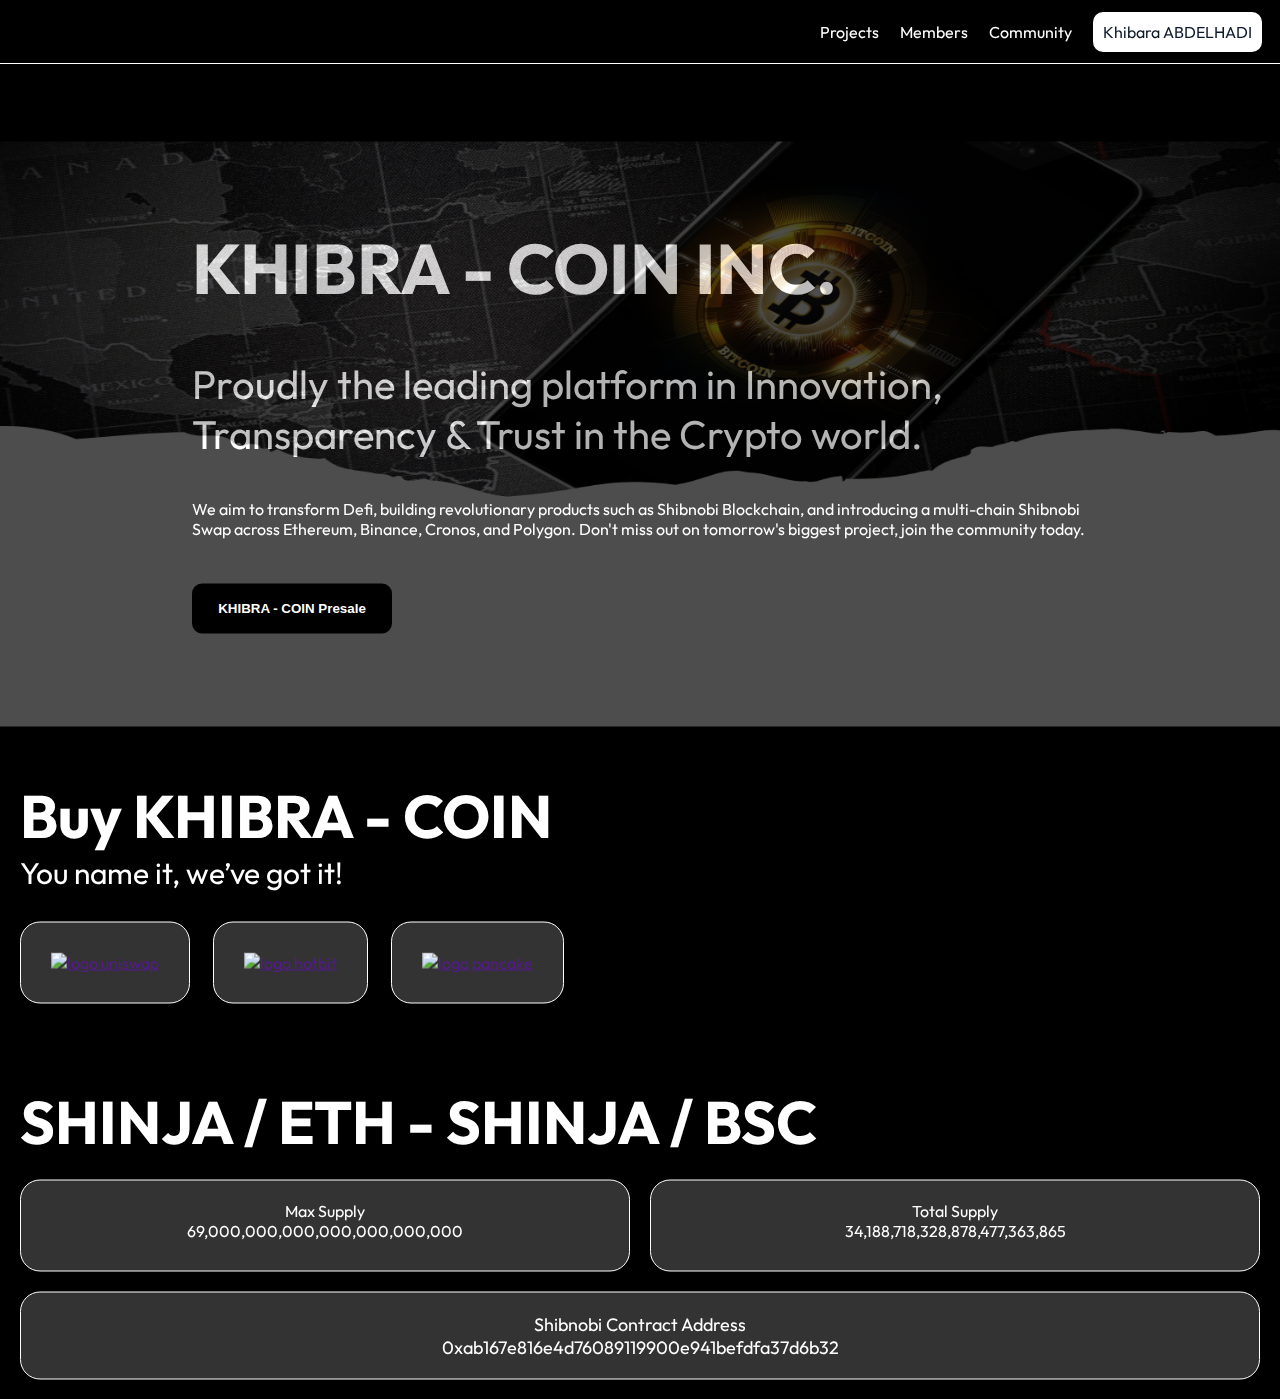
==== index.html @ b1f85a48 "Update index.html" ====
<!DOCTYPE html>
<html lang="en" xmlns="http://www.w3.org/1999/html">
<head>
    <meta charset="UTF-8">
    <title>AbdelCoin - Khibra Coin</title>

    <link rel="stylesheet" type="text/css" href="style.css">
    <link rel="icon" type="image/png" sizes="32x32" href="./images/logo.png">
</head>
<body>
    <nav>
        <ul>
            <li><a href="">Projects</a></li>
            <li><a href="">Members</a></li>
            <li><a href="">Community</a></li>
            <li><a id="khibra" href="https://www.linkedin.com/in/abdelhadi-zouhair-7b94a414a/">Khibara ABDELHADI</a></li>
        </ul>
    </nav>

    <main>
        <div class="content">
            <img src="images/content-bg.png" alt="">
            <h1>KHIBRA - COIN INC.</h1>

            <p>
                Proudly the leading platform in Innovation, Transparency & Trust in the Crypto world.
            </p>
            We aim to transform Defi, building revolutionary products such as Shibnobi Blockchain, and introducing a multi-chain Shibnobi Swap across Ethereum, Binance, Cronos, and Polygon.
            Don't miss out on tomorrow's biggest project, join the community today.

            <br>
            <button>KHIBRA - COIN Presale</button>
        </div>

        <div class="buy"> <br>
            <h1>Buy KHIBRA - COIN</h1>
            <p>You name it, we’ve got it!</p>
            <div class="links">
                <a href=""><img src="images/logo-uniswap.svg" alt="logo uniswap"></a>
                <a href=""><img src="images/logo-hotbit.svg" alt="logo hotbit"></a>
                <a href=""><img src="images/logo-pancakeswap.svg" alt="logo pancake"></a>
            </div>
        </div>

        <div class="stats">
            <h1>SHINJA / ETH - SHINJA / BSC</h1>
            <div>
                <a id="fix">Max Supply <br>
                    69,000,000,000,000,000,000,000</a>
                <a>Total Supply<br>
                    34,188,718,328,878,477,363,865</a>
            </div>

            <button id="addr">Shibnobi Contract Address<br>
                0xab167e816e4d76089119900e941befdfa37d6b32</button>
        </div>
    </main>
</body>
</html>
---- style.css ----
@import url('https://fonts.googleapis.com/css2?family=Outfit:wght@300;400;600;700&display=swap');

body {
    font-family: Outfit, sans-serif;
    background: black;
    margin: 0;
}

nav {
    height: 7vh;
    width: 100%;
    position: fixed;
    display: flex;
    justify-content: right;
    align-items: center;
    box-shadow: 0 5px 5px rgba(0,0,0,0.2), 0 1px 2px rgba(0,0,0,0.2);
    border-bottom: 1px solid white;
}

nav ul li {
    list-style: none;
    display: inline-block;
    margin-right: 2vh;
}

nav ul li a {
    text-decoration: none;
    color: white;
}

#khibra {
    background: hsl(0, 0%, 100%);
    color: hsl(217, 54%, 11%);
    padding: 10px 10px;
    border-radius: 10px;
}

main {
    color: white;
    display: flex;
    flex-direction: column;

    width: 100%;
    height: 65%;

    position: absolute;
    top: 45%;
    left: 50%;
    transform: translate(-50%, -50%);
}

.content img {
    opacity: 0.3;
    position: absolute;
    left: 0;
    top: 5%;
    width: 100%;
    height: 100%;
}

.content {
    position: relative;
    padding: 5% 15% 5% 15%;

}

@media  (max-width: 950px) {
    .content {
        padding: 2%;
    }
    .content h1 {
        margin-top: 10%;
    }
}

.content h1 {
    font-size: 70px;
}

.content p {
    font-size: 40px;
}

@media  (max-width: 675px) {
    .content {
        padding: 2%;
    }

    .content h1 {
        margin-top: 20%;
        font-size: 50px;
    }

    .content p {
        font-size: 35px;
    }
}
.content button {
    position: relative;
    margin-top: 5%;
    background: black;
    border: none;
    height: 50px;
    width: 200px;
    font-weight: 600;
    color: white;
    border-radius: 10px;
    text-align: center;
}

.content button:hover {
    cursor: pointer;
}

.buy , .stats {
    padding: 20px;
}

.buy h1 {
    font-size: 60px;
    margin-bottom: 0;
}

.buy p {
    font-size: 30px;
    margin-top: 0;
}

.buy img {
    background: rgba(128, 128, 128, 0.4);
    padding: 30px;
    margin-right: 20px;
    border-radius: 20px;
    border: 1px solid white;
    width: 200px;
    height: 50px;
}

.stats h1 {
    font-size: 60px;
    margin-bottom: 0;
}

.stats div {
    display: flex;
    margin-top: 20px;
    list-style: none;
    text-align: center;
}

.stats div a {
    background: rgba(128, 128, 128, 0.4);
    padding: 20px 30px;
    border-radius: 20px;
    border: 1px solid white;
    height: 50px;
    width: 100%;
}

#fix {
    margin-right: 20px;
}


#addr {
    margin-top: 20px;
    background: rgba(128, 128, 128, 0.4);
    font-family: Outfit, sans-serif;
    font-size: 18px;
    color: white;
    border: 1px solid white;
    border-radius: 20px;
    padding: 20px;
    width: 100%;
}

#addr:hover {
    cursor: pointer;
}
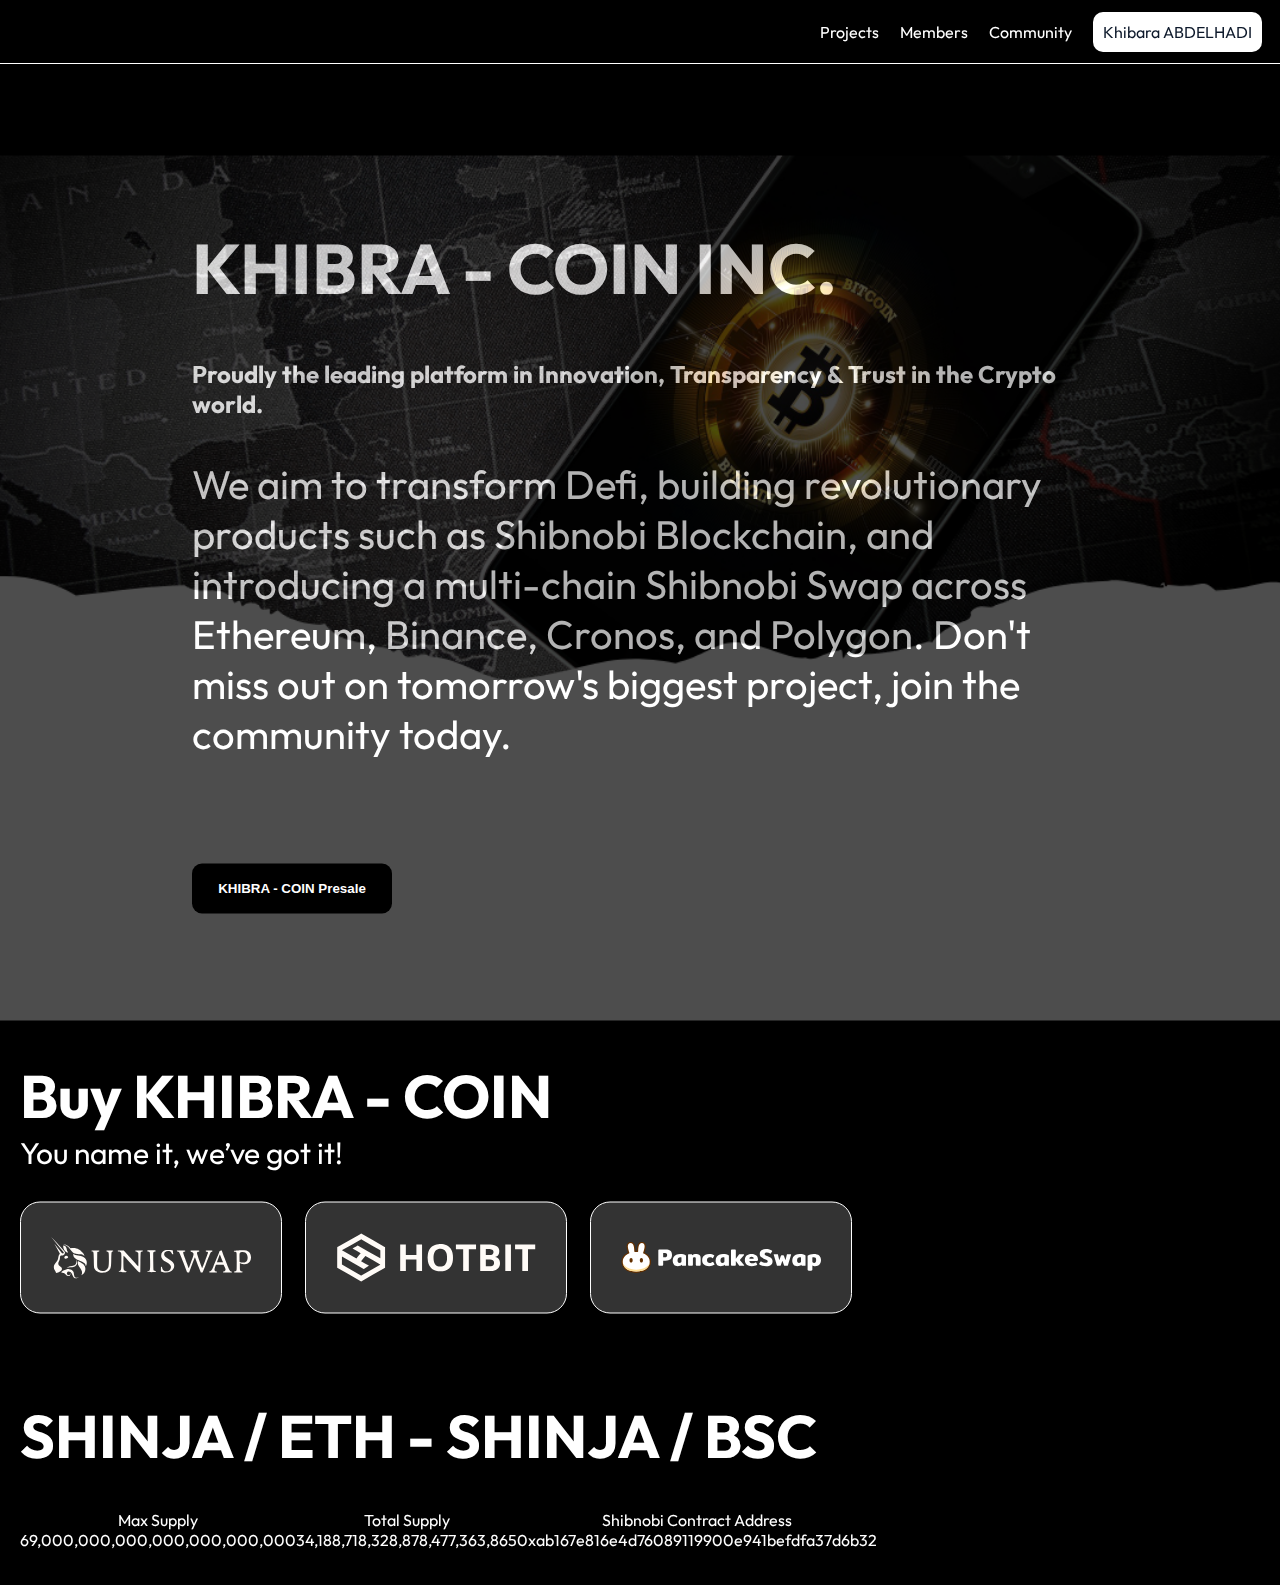
==== commit 6ce8c5a3: "Update index.html" ====
--- a/index.html
+++ b/index.html
@@ -5,7 +5,7 @@
     <title>AbdelCoin - Khibra Coin</title>
 
     <link rel="stylesheet" type="text/css" href="style.css">
-    <link rel="icon" type="image/png" sizes="32x32" href="./images/logo.png">
+    <link rel="icon" type="image/png" sizes="32x32" href="./images/newlogo.svg">
 </head>
 <body>
     <nav>
@@ -22,11 +22,13 @@
             <img src="images/content-bg.png" alt="">
             <h1>KHIBRA - COIN INC.</h1>
 
+            <h2>
+                Proudly the leading platform in Innovation, Transparency & Trust in the Crypto world.
+            </h2>
             <p>
-                Proudly the leading platform in Innovation, Transparency & Trust in the Crypto world.
-            </p>
             We aim to transform Defi, building revolutionary products such as Shibnobi Blockchain, and introducing a multi-chain Shibnobi Swap across Ethereum, Binance, Cronos, and Polygon.
             Don't miss out on tomorrow's biggest project, join the community today.
+            </p>
 
             <br>
             <button>KHIBRA - COIN Presale</button>
@@ -45,14 +47,13 @@
         <div class="stats">
             <h1>SHINJA / ETH - SHINJA / BSC</h1>
             <div>
-                <a id="fix">Max Supply <br>
-                    69,000,000,000,000,000,000,000</a>
-                <a>Total Supply<br>
-                    34,188,718,328,878,477,363,865</a>
+                <p class="fix">Max Supply <br>
+                    69,000,000,000,000,000,000,000</p>
+                <p class="fix">Total Supply <br>
+                    34,188,718,328,878,477,363,865</p>
+                <p class="addr">Shibnobi Contract Address <br>
+                    0xab167e816e4d76089119900e941befdfa37d6b32</p>
             </div>
-
-            <button id="addr">Shibnobi Contract Address<br>
-                0xab167e816e4d76089119900e941befdfa37d6b32</button>
         </div>
     </main>
 </body>
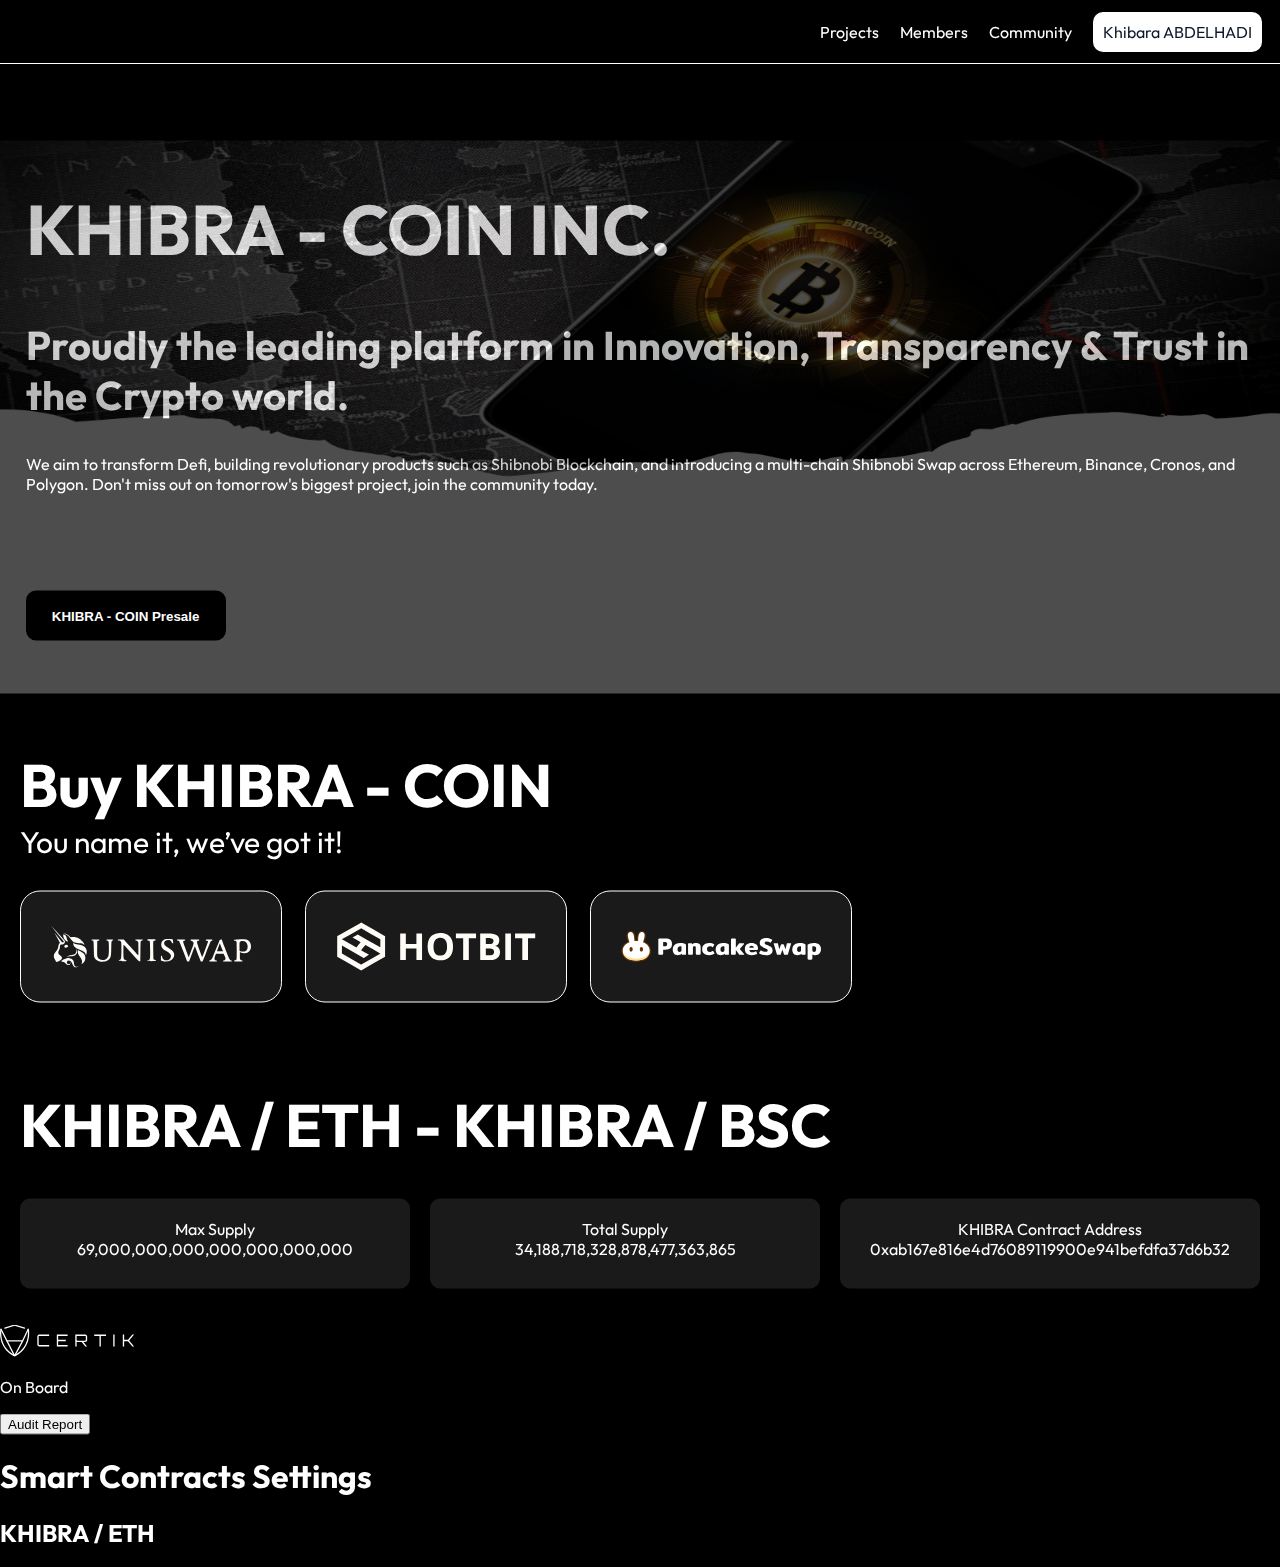
==== commit 2edbe61f: "Update index.html" ====
--- a/index.html
+++ b/index.html
@@ -26,8 +26,8 @@
                 Proudly the leading platform in Innovation, Transparency & Trust in the Crypto world.
             </h2>
             <p>
-            We aim to transform Defi, building revolutionary products such as Shibnobi Blockchain, and introducing a multi-chain Shibnobi Swap across Ethereum, Binance, Cronos, and Polygon.
-            Don't miss out on tomorrow's biggest project, join the community today.
+                We aim to transform Defi, building revolutionary products such as Shibnobi Blockchain, and introducing a multi-chain Shibnobi Swap across Ethereum, Binance, Cronos, and Polygon.
+                Don't miss out on tomorrow's biggest project, join the community today.
             </p>
 
             <br>
@@ -45,15 +45,33 @@
         </div>
 
         <div class="stats">
-            <h1>SHINJA / ETH - SHINJA / BSC</h1>
+            <h1>KHIBRA / ETH - KHIBRA / BSC</h1>
             <div>
                 <p class="fix">Max Supply <br>
                     69,000,000,000,000,000,000,000</p>
                 <p class="fix">Total Supply <br>
                     34,188,718,328,878,477,363,865</p>
-                <p class="addr">Shibnobi Contract Address <br>
+                <p class="addr">KHIBRA Contract Address <br>
                     0xab167e816e4d76089119900e941befdfa37d6b32</p>
             </div>
+        </div>
+        
+        <div class="audit">
+            <div>
+                <img src="images/certik-logo.svg" alt="">
+                <p>On Board</p>
+                <button>Audit Report</button>
+            </div>
+        </div>
+
+        <div class="contract">
+            <h1>Smart Contracts Settings</h1>
+            <h2>KHIBRA / ETH</h2>
+
+            <div>
+
+            </div>
+
         </div>
     </main>
 </body>
--- a/style.css
+++ b/style.css
@@ -13,7 +13,6 @@
     display: flex;
     justify-content: right;
     align-items: center;
-    box-shadow: 0 5px 5px rgba(0,0,0,0.2), 0 1px 2px rgba(0,0,0,0.2);
     border-bottom: 1px solid white;
 }
 
@@ -60,8 +59,14 @@
 
 .content {
     position: relative;
-    padding: 5% 15% 5% 15%;
+    padding: 2%;
+}
 
+@media  (min-width: 1450px) {
+    .content h1, .content h2 , .content p , .content button{
+        margin-left: 20%;
+        margin-right: 20%;
+    }
 }
 
 @media  (max-width: 950px) {
@@ -77,7 +82,7 @@
     font-size: 70px;
 }
 
-.content p {
+.content h2 {
     font-size: 40px;
 }
 
@@ -91,7 +96,7 @@
         font-size: 50px;
     }
 
-    .content p {
+    .content h2 {
         font-size: 35px;
     }
 }
@@ -116,6 +121,13 @@
     padding: 20px;
 }
 
+@media  (min-width: 1450px) {
+    .buy, .stats {
+        margin-left: 20%;
+        margin-right: 20%;
+    }
+}
+
 .buy h1 {
     font-size: 60px;
     margin-bottom: 0;
@@ -127,7 +139,7 @@
 }
 
 .buy img {
-    background: rgba(128, 128, 128, 0.4);
+    background: rgba(128, 128, 128, 0.2);
     padding: 30px;
     margin-right: 20px;
     border-radius: 20px;
@@ -144,36 +156,24 @@
 .stats div {
     display: flex;
     margin-top: 20px;
-    list-style: none;
     text-align: center;
 }
 
-.stats div a {
-    background: rgba(128, 128, 128, 0.4);
+@media (max-width: 1100px) {
+    .stats div {
+        flex-direction: column;
+        width: 90%;
+    }
+}
+
+.stats div p {
+    background: rgba(128, 128, 128, 0.2);
     padding: 20px 30px;
-    border-radius: 20px;
-    border: 1px solid white;
+    border-radius: 10px;
     height: 50px;
     width: 100%;
 }
 
-#fix {
+.fix {
     margin-right: 20px;
 }
-
-
-#addr {
-    margin-top: 20px;
-    background: rgba(128, 128, 128, 0.4);
-    font-family: Outfit, sans-serif;
-    font-size: 18px;
-    color: white;
-    border: 1px solid white;
-    border-radius: 20px;
-    padding: 20px;
-    width: 100%;
-}
-
-#addr:hover {
-    cursor: pointer;
-}
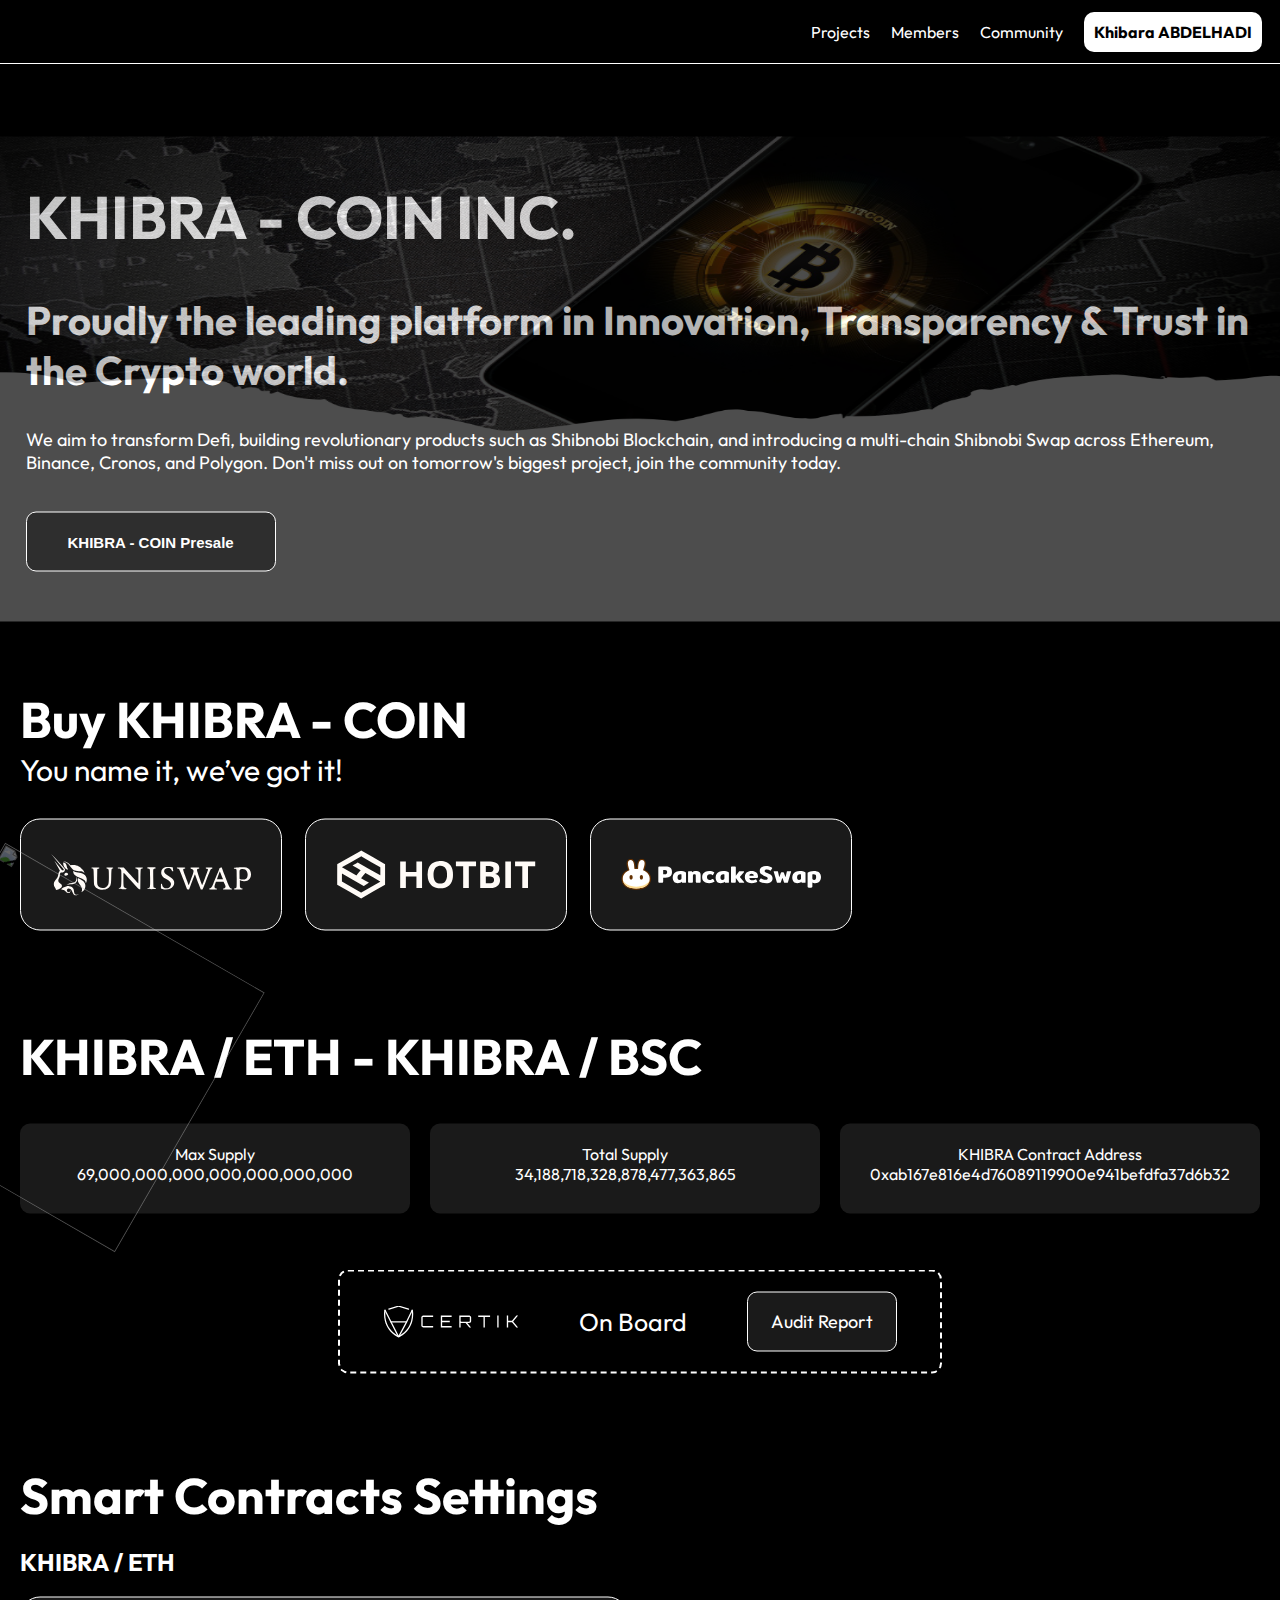
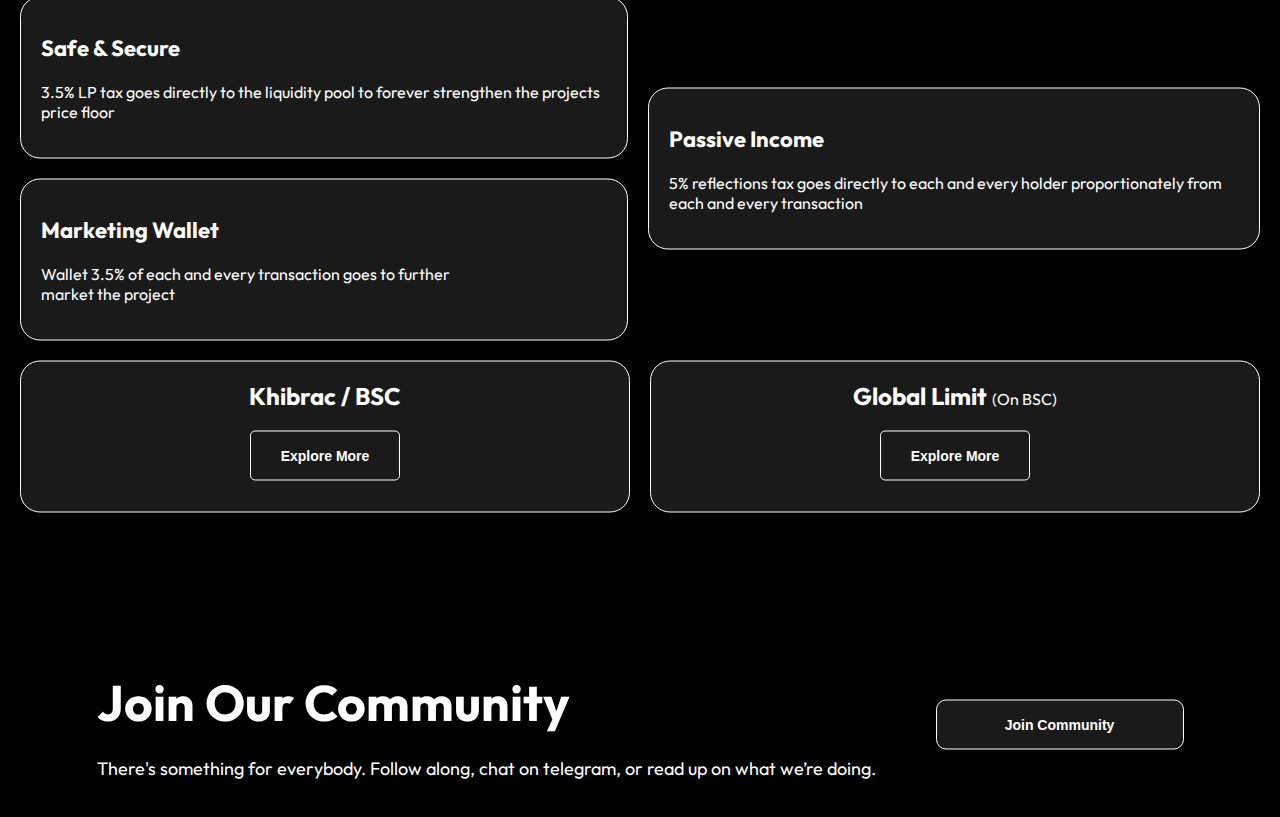
==== commit 7f2cf26a: "Update index.html" ====
--- a/index.html
+++ b/index.html
@@ -32,6 +32,10 @@
 
             <br>
             <button>KHIBRA - COIN Presale</button>
+        </div>
+        
+        <div class="coin">
+            <img src="images/coin-logo.svg" alt="">
         </div>
 
         <div class="buy"> <br>
@@ -68,10 +72,46 @@
             <h1>Smart Contracts Settings</h1>
             <h2>KHIBRA / ETH</h2>
 
-            <div>
+            <div class="flex" id="lol">
+                <div id="first_half">
+                    <div id="secure">
+                        <img src="images/safe-img-1.72ccc55a.svg" alt="">
+                        <p><em>Safe & Secure</em> <br> <br>
+                        3.5% LP tax goes directly to the liquidity pool to forever strengthen the projects price floor</p>
+                    </div>
+                    <div id="fleche">
+                        <img src="images/safe-img-2.492483e1.svg" alt="">
+                        <p> <em>Marketing Wallet</em> <br> <br>
+                        Wallet 3.5% of each and every transaction goes to further market the project</p>
+                    </div>
+                </div>
+                <div id="second_half">
+                    <div id="clover">
+                        <img src="images/safe-img-3.c68436f4.svg" alt="">
+                        <p> <em>Passive Income</em> <br> <br>
+                        5% reflections tax goes directly to each and every holder proportionately from each and every transaction</p>
+                    </div>
+                </div>
+            </div>
+            <div class="flex">
+                <div class="explore">
+                    <h2>Khibrac / BSC</h2>
+                    <button>Explore More</button>
+                </div>
 
+                <div class="explore">
+                    <h2>Global Limit <em>(On BSC)</em></h2>
+                    <button>Explore More</button>
+                </div>
             </div>
+        </div>
 
+        <div class="community">
+            <p>
+                <em>Join Our Community</em> <br> <br>
+                There's something for everybody. Follow along, chat on telegram, or read up on what we’re doing.
+            </p>
+            <button>Join Community</button>
         </div>
     </main>
 </body>
--- a/style.css
+++ b/style.css
@@ -2,18 +2,19 @@
 
 body {
     font-family: Outfit, sans-serif;
-    background: black;
+    background: black url("images/blue-radiant.svg") no-repeat;
+    background-size: cover;
     margin: 0;
 }
 
 nav {
     height: 7vh;
     width: 100%;
-    position: fixed;
     display: flex;
     justify-content: right;
     align-items: center;
     border-bottom: 1px solid white;
+    top: 0;
 }
 
 nav ul li {
@@ -29,9 +30,17 @@
 
 #khibra {
     background: hsl(0, 0%, 100%);
-    color: hsl(217, 54%, 11%);
+    color: black;
+    font-weight: 700;
     padding: 10px 10px;
     border-radius: 10px;
+    transition: background-color .5s, color .5s;
+}
+
+#khibra:hover{
+    border: 1px solid white;
+    background: black;
+    color: white;
 }
 
 main {
@@ -79,11 +88,15 @@
 }
 
 .content h1 {
-    font-size: 70px;
+    font-size: 60px;
 }
 
 .content h2 {
     font-size: 40px;
+}
+
+.content p {
+    font-size: 18px;
 }
 
 @media  (max-width: 675px) {
@@ -100,36 +113,49 @@
         font-size: 35px;
     }
 }
+
 .content button {
+    font-size: 15px;
     position: relative;
-    margin-top: 5%;
-    background: black;
-    border: none;
-    height: 50px;
-    width: 200px;
+    background: rgba(0, 0, 0, 0.4);
+    height: 60px;
+    width: 250px;
     font-weight: 600;
     color: white;
     border-radius: 10px;
     text-align: center;
+    transition: background-color .5s;
+    cursor: pointer;
+    border: 1px solid white;
 }
 
 .content button:hover {
-    cursor: pointer;
-}
-
-.buy , .stats {
+    background: white;
+    color: black;
+}
+
+.coin img {
+    position: absolute;
+    opacity: 0.4;
+    height: 300px;
+    width: 300px;
+    transform: translate(-30%, 100%) rotate(30deg);
+}
+
+.buy , .stats, .contract, .audit, .community {
     padding: 20px;
 }
 
 @media  (min-width: 1450px) {
-    .buy, .stats {
+    .buy, .stats, .audit, .contract, .community {
         margin-left: 20%;
         margin-right: 20%;
     }
 }
 
-.buy h1 {
-    font-size: 60px;
+.buy h1, .contract h1, .stats h1 {
+    margin-top: 50px;
+    font-size: 50px;
     margin-bottom: 0;
 }
 
@@ -146,11 +172,13 @@
     border: 1px solid white;
     width: 200px;
     height: 50px;
-}
-
-.stats h1 {
-    font-size: 60px;
-    margin-bottom: 0;
+    transition: width .5s, height .5s, background-color .5s;
+}
+
+.buy img:hover {
+    width: 220px;
+    height: 60px;
+    background: black;
 }
 
 .stats div {
@@ -177,3 +205,168 @@
 .fix {
     margin-right: 20px;
 }
+
+.audit {
+    display: flex;
+    justify-content: center;
+    align-items: center;
+}
+
+.audit div {
+    display: flex;
+    justify-content: center;
+    align-items: center;
+    width: 600px;
+    height: 100px;
+    border: 2px dashed white;
+    border-radius: 10px;
+    background: transparent;
+    gap: 60px;
+    font-size: 25px;
+}
+
+.audit button {
+    width: 150px;
+    height: 60px;
+    background: rgba(128, 128, 128, 0.2);
+    color: white;
+    border-radius: 10px;
+    border: 1px solid ;
+    font-size: 18px;
+    font-family: Outfit, sans-serif;
+    cursor: pointer;
+    transition: background-color .5s;
+}
+
+.audit button:hover {
+    background: white;
+    color: black;
+    font-weight: 700;
+}
+
+.flex {
+    display: flex;
+    align-items: center;
+    justify-content: center;
+    gap: 20px;
+}
+
+@media (max-width: 875px) {
+    .lol {
+        flex-direction: column;
+    }
+
+    #first_half div, #second_half div{
+        display: flex;
+        flex-direction: row;
+        justify-content: center;
+        align-items: center;
+    }
+}
+
+#first_half div, #second_half div {
+    background: rgba(128, 128, 128, 0.2);
+    padding: 20px;
+    margin-bottom: 20px;
+    border-radius: 20px;
+    border: 1px  solid white;
+}
+
+#fleche {
+    display: flex;
+    flex-direction: row-reverse;
+    align-items: center;
+}
+
+#secure, #clover {
+    display: flex;
+    flex-direction: column;
+    align-items: flex-end;
+}
+
+#first_half img, #second_half img {
+    width: 350px;
+}
+
+#fleche img {
+    width: 200px;
+}
+
+#first_half em, #second_half em {
+    font-style: normal;
+    font-weight: 700;
+    font-size: 22px;
+
+}
+
+.explore {
+    display: flex;
+    flex-direction: column;
+    text-align: center;
+    align-items: center;
+    background: rgba(128, 128, 128, 0.2);
+    width: 50%;
+    height: 150px;
+    border: 1px solid white;
+    border-radius: 20px;
+}
+
+.explore em {
+    font-style: normal;
+    font-size: 16px;
+    font-weight: 400;
+}
+
+.explore button {
+    background: transparent;
+    color: white;
+    width: 150px;
+    height: 50px;
+    border-radius: 5px;
+    border: 1px solid white;
+    font-size: 14px;
+    font-weight: 600;
+    cursor: pointer;
+    transition: color .3s, background-color .3s;
+}
+
+.explore button:hover {
+    background: white;
+    color: black;
+}
+
+.community {
+    margin-top: 100px;
+    display: flex;
+    justify-content: center;
+    align-items: center;
+    gap: 60px;
+}
+
+.community p {
+    font-size: 18px;
+}
+
+.community em {
+    font-style: normal;
+    font-weight: 700;
+    font-size: 50px;
+}
+
+.community button {
+    background: rgba(128, 128, 128, 0.2);
+    color: white;
+    height: 50px;
+    width: 20%;
+    font-size: 14px;
+    font-weight: 600;
+    cursor: pointer;
+    transition: color .3s, background-color .3s;
+    border: 1px solid white;
+    border-radius: 10px;
+}
+
+.community button:hover {
+    background: white;
+    color: black;
+}
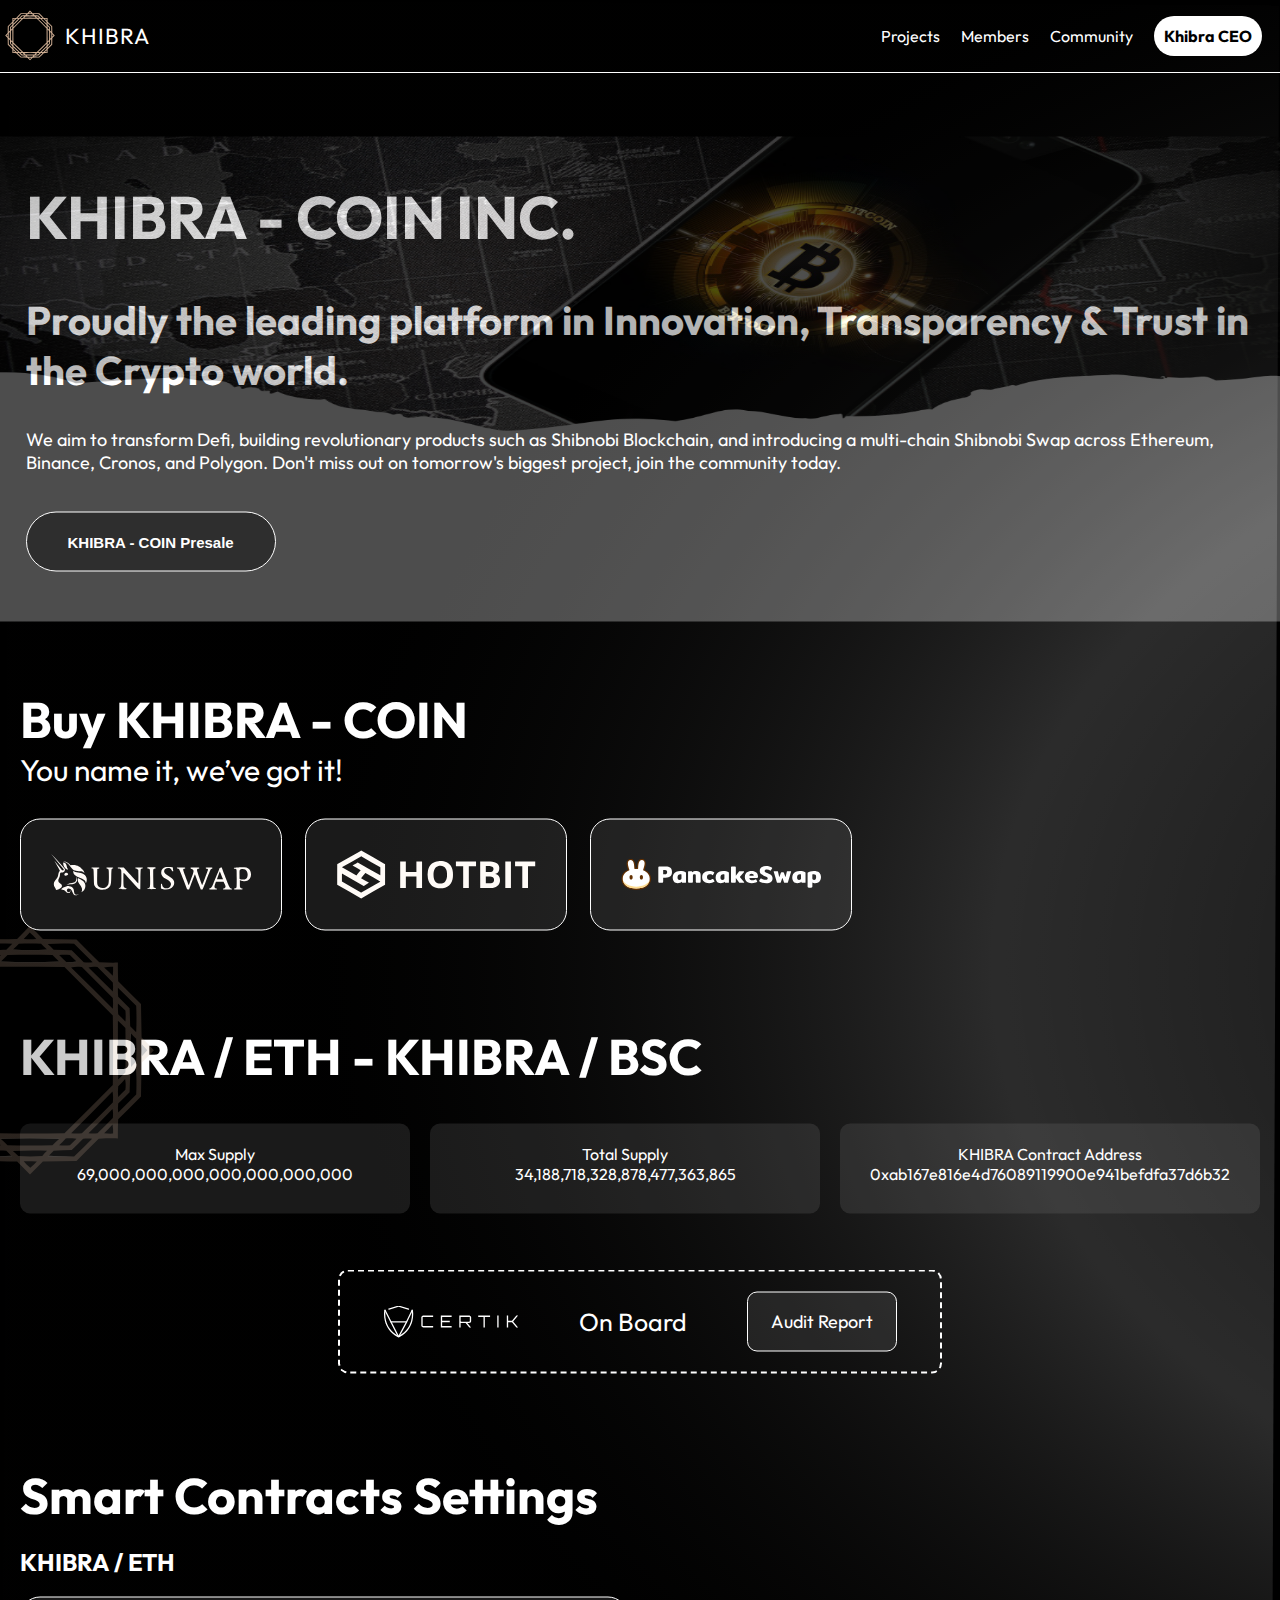
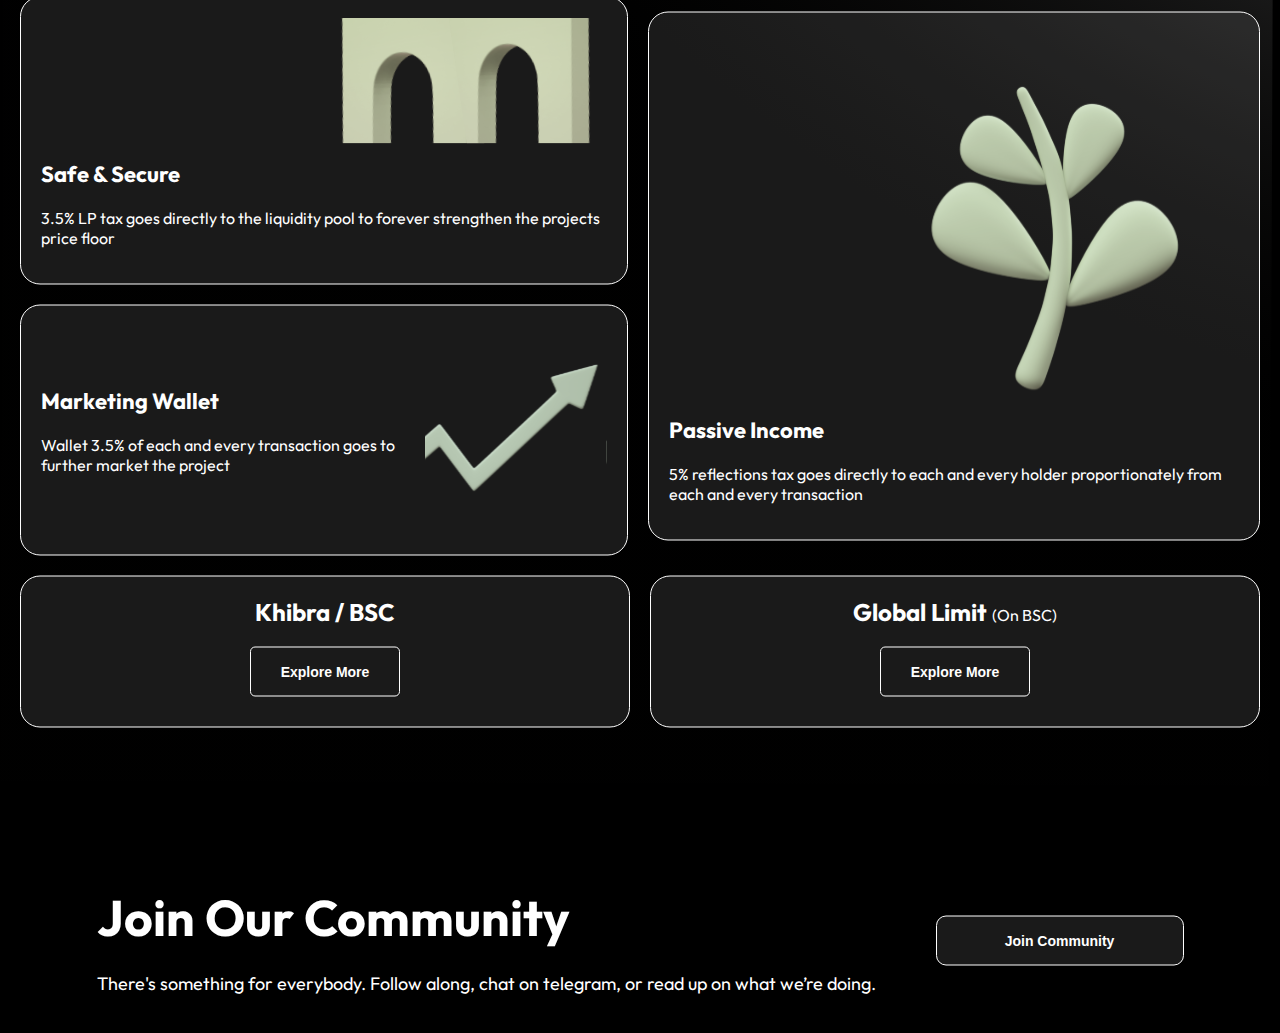
==== commit 73e17a23: "Update index.html" ====
--- a/index.html
+++ b/index.html
@@ -9,11 +9,15 @@
 </head>
 <body>
     <nav>
+        <li id="home">
+            <img src="images/coin-logo.svg" alt="">
+            <a href="index.html">KHIBRA</a>
+        </li>
         <ul>
             <li><a href="">Projects</a></li>
-            <li><a href="">Members</a></li>
-            <li><a href="">Community</a></li>
-            <li><a id="khibra" href="https://www.linkedin.com/in/abdelhadi-zouhair-7b94a414a/">Khibara ABDELHADI</a></li>
+            <li><a href="secondary/Members.html">Members</a></li>
+            <li><a href="secondary/community.html">Community</a></li>
+            <li><a id="khibra" href="https://www.linkedin.com/in/abdelhadi-zouhair-7b94a414a/">Khibra CEO</a></li>
         </ul>
     </nav>
 
@@ -95,7 +99,7 @@
             </div>
             <div class="flex">
                 <div class="explore">
-                    <h2>Khibrac / BSC</h2>
+                    <h2>Khibra / BSC</h2>
                     <button>Explore More</button>
                 </div>
 
--- a/style.css
+++ b/style.css
@@ -8,7 +8,7 @@
 }
 
 nav {
-    height: 7vh;
+    height: 8vh;
     width: 100%;
     display: flex;
     justify-content: right;
@@ -17,13 +17,16 @@
     top: 0;
 }
 
-nav ul li {
+nav li {
     list-style: none;
     display: inline-block;
+}
+
+nav ul li {
     margin-right: 2vh;
 }
 
-nav ul li a {
+nav li a {
     text-decoration: none;
     color: white;
 }
@@ -33,7 +36,7 @@
     color: black;
     font-weight: 700;
     padding: 10px 10px;
-    border-radius: 10px;
+    border-radius: 30px;
     transition: background-color .5s, color .5s;
 }
 
@@ -41,6 +44,29 @@
     border: 1px solid white;
     background: black;
     color: white;
+}
+
+#home {
+    position: absolute;
+    display: flex;
+    gap: 5px;
+    justify-content: left;
+    align-items: center;
+    width: 10%;
+    transform: translate(-900%);
+}
+
+#home img {
+    height: 60px;
+    width: 60px;
+    animation-name: coin-animation;
+    animation-iteration-count: infinite;
+    animation-duration: 10s;
+}
+
+#home a {
+    letter-spacing: 1px;
+    font-size: 22px;
 }
 
 main {
@@ -122,7 +148,7 @@
     width: 250px;
     font-weight: 600;
     color: white;
-    border-radius: 10px;
+    border-radius: 40px;
     text-align: center;
     transition: background-color .5s;
     cursor: pointer;
@@ -134,12 +160,27 @@
     color: black;
 }
 
+.coin {
+    position: absolute;
+    transform: translate(-40%, 260%);
+}
+
 .coin img {
-    position: absolute;
-    opacity: 0.4;
+    opacity: 0.2;
     height: 300px;
     width: 300px;
-    transform: translate(-30%, 100%) rotate(30deg);
+    animation-name: coin-animation;
+    animation-iteration-count: infinite;
+    animation-duration: 10s;
+}
+
+@keyframes coin-animation {
+    0% {
+        transform: rotate(-180deg);
+    }
+    100% {
+        transform: rotate(180deg);
+    }
 }
 
 .buy , .stats, .contract, .audit, .community {
@@ -176,7 +217,6 @@
 }
 
 .buy img:hover {
-    width: 220px;
     height: 60px;
     background: black;
 }
@@ -370,3 +410,50 @@
     background: white;
     color: black;
 }
+
+.team {
+    display: flex;
+    justify-content: center;
+    align-items: center;
+    text-align: center;
+    gap: 50px;
+}
+
+.team div img {
+    margin-top: 20%;
+    height: 250px;
+    width: 250px;
+    border-top-right-radius: 10%;
+    border-top-left-radius: 10%;
+    transition: width .5s, height .5s;
+}
+
+.team div img:hover {
+    height: 270px;
+    width: 270px;
+}
+
+#members h2 {
+    font-size: 30px;
+}
+
+#members h1 {
+    margin-top: 0;
+}
+
+.fa {
+    font-size: 100px;
+    width: 35px;
+    text-align: center;
+    text-decoration: none;
+}
+
+.fa-linkedin, .fa-github {
+    background: rgba(255, 255, 255, 0);
+    color: white;
+}
+
+#members_coin {
+    position: absolute;
+    transform: translate(-40%, 150%);
+}
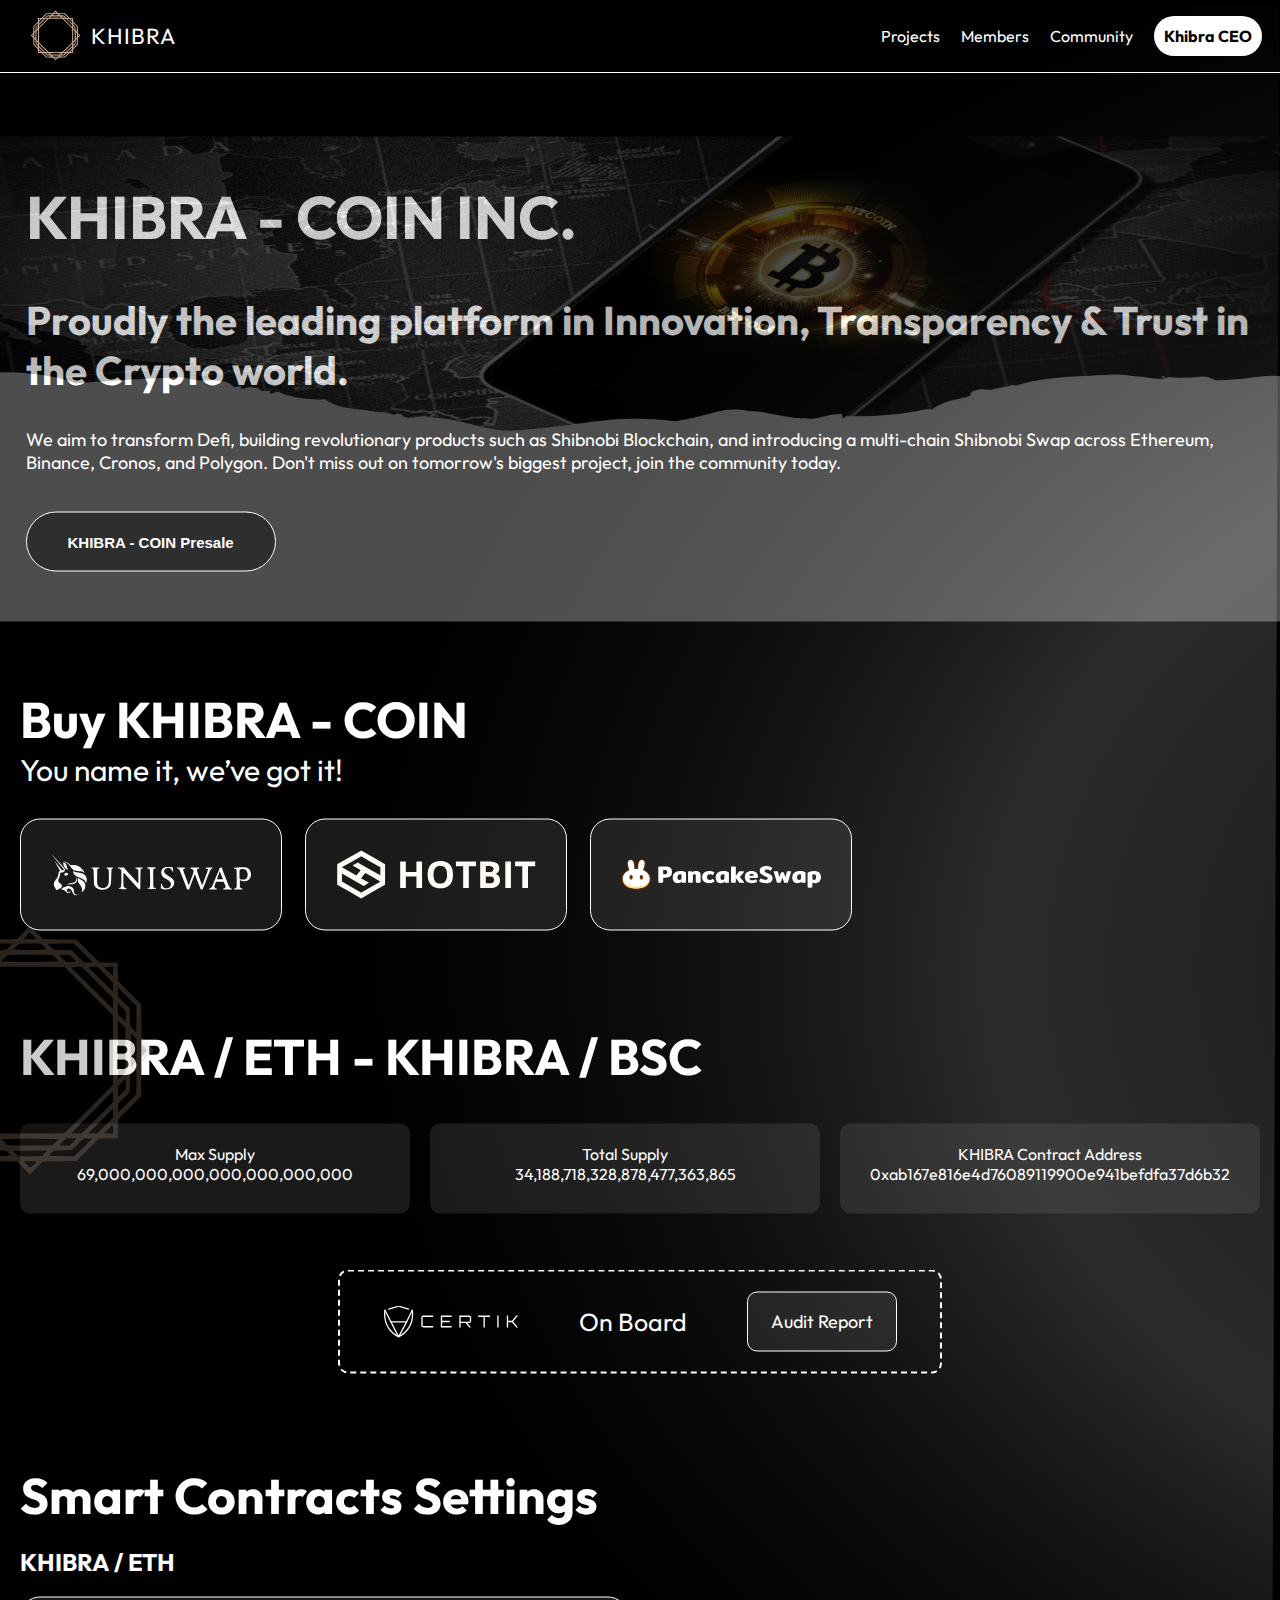
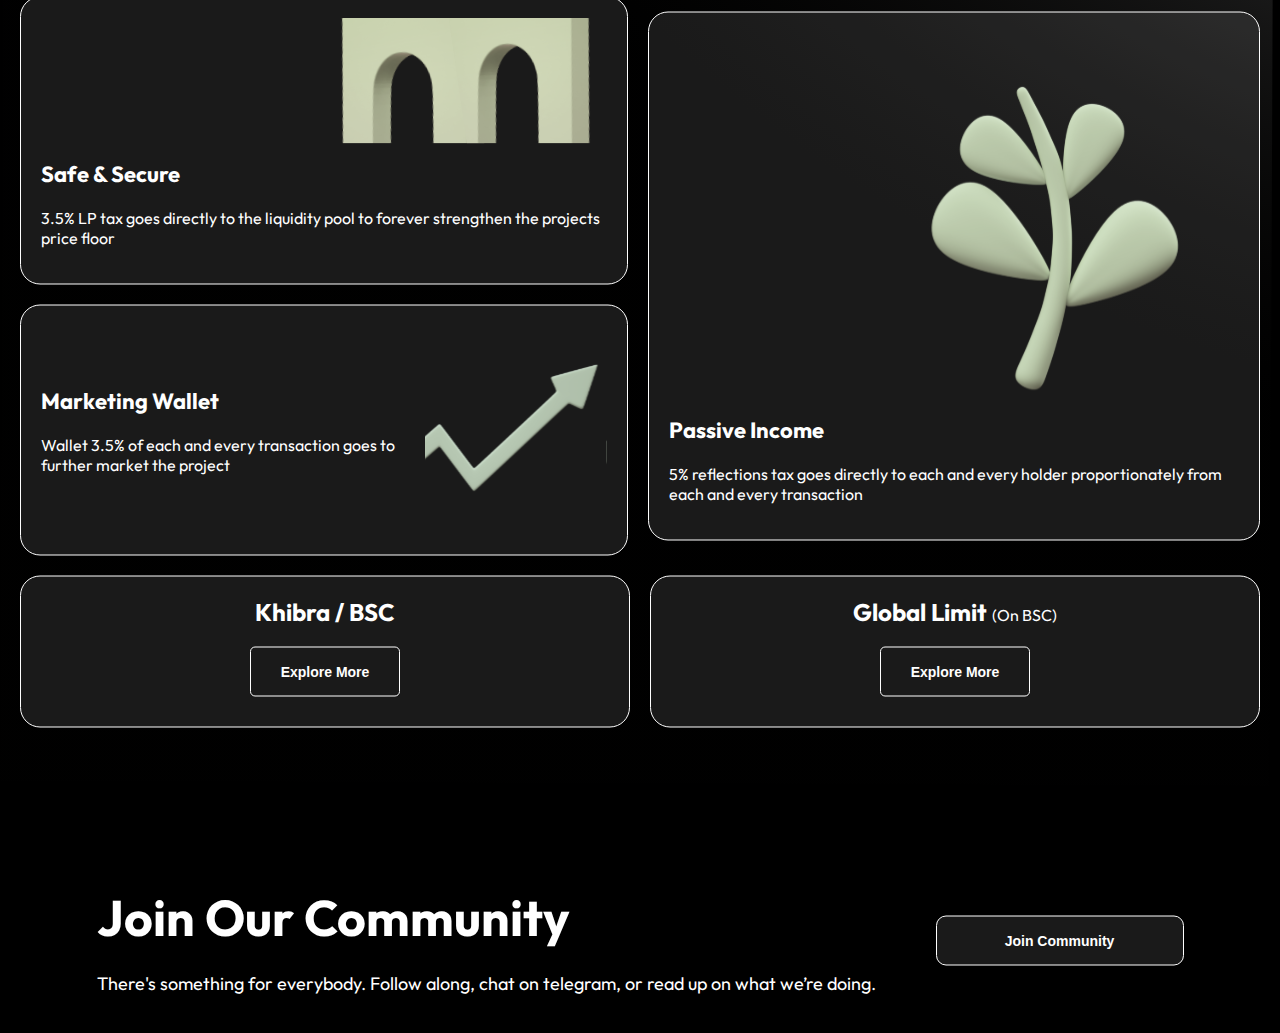
==== commit 85baeff5: "Update index.html" ====
--- a/index.html
+++ b/index.html
@@ -14,7 +14,7 @@
             <a href="index.html">KHIBRA</a>
         </li>
         <ul>
-            <li><a href="">Projects</a></li>
+            <li><a href="secondary/project.html">Projects</a></li>
             <li><a href="secondary/Members.html">Members</a></li>
             <li><a href="secondary/community.html">Community</a></li>
             <li><a id="khibra" href="https://www.linkedin.com/in/abdelhadi-zouhair-7b94a414a/">Khibra CEO</a></li>
--- a/style.css
+++ b/style.css
@@ -53,7 +53,7 @@
     justify-content: left;
     align-items: center;
     width: 10%;
-    transform: translate(-900%);
+    transform: translate(-880%);
 }
 
 #home img {
